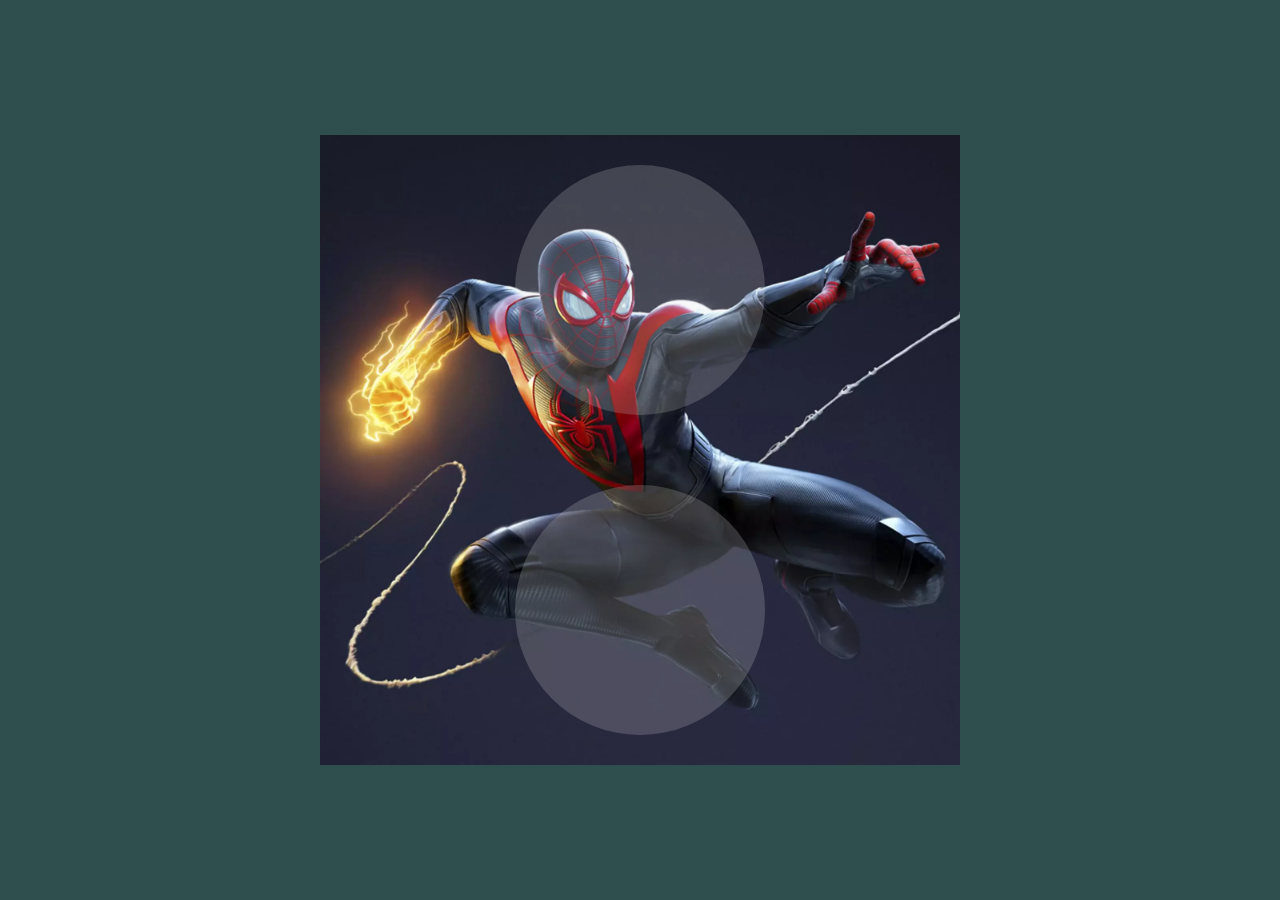
==== index.html @ 2ce8c3f8 "event listener added" ====
<!DOCTYPE html>
<html lang="en">
<head>
    <meta charset="UTF-8">
    <meta http-equiv="X-UA-Compatible" content="IE=edge">
    <meta name="viewport" content="width=device-width, initial-scale=1.0">
    <title>Document</title>
    <link rel="stylesheet" href="https://cdnjs.cloudflare.com/ajax/libs/font-awesome/6.3.0/css/all.min.css" integrity="sha512-SzlrxWUlpfuzQ+pcUCosxcglQRNAq/DZjVsC0lE40xsADsfeQoEypE+enwcOiGjk/bSuGGKHEyjSoQ1zVisanQ==" crossorigin="anonymous" referrerpolicy="no-referrer" />
    <link rel="stylesheet" href="css/style.css">
</head>
<body>
    <div class="container">
        <div class="wrap">
            <div class="list_img">
                
            </div>

            <div class="down_button bg">
                <i class="icon_down fa-solid fa-arrow-down"></i>
            </div>
            <div class="up_button bg">
                <i class="icon_up fa-solid fa-arrow-up"></i>
            </div>
        </div>
        
        
        
    </div>
    <script type="text/javascript" src="js/main.js"></script>
</body>
</html>
---- css/style.css ----
* {
    margin: 0;
    padding: 0;
    box-sizing: border-box;
}

body {
    background-color: darkslategray;
}

.container {
    width: 50%;
    height: 70vh;
    margin: 15vh auto;
    background-color: black;
}

.wrap {
    height: 100%;
    width: 100%;
    position: relative;  
}
.image {
    height: 100%;
    width: 100%;
}
.list_img{
    height: 100%;
    width: 100%;
}

.photo {
    width: 100%;
    object-fit: cover;
    height: 100%;
}

.d_none {
    display: none;
}

.image.d_block {
    display: block;
}

.down_button {
    bottom: 30px;
    text-align: center;
}

.up_button {
    
    top: 30px;
    text-align: center;
   
}

.bg {
    position: absolute;
    font-size: 10rem;
    left: 50%;
    transform: translate(-50%);
    background-color: rgba(225, 225, 225, 0.2);
    border-radius: 50%;
    width: 250px;
    height: 250px;
    cursor: pointer;
}

.icon_up {
    padding-top: 40px;
}

.icon_down {
    padding-top: 40px;
}
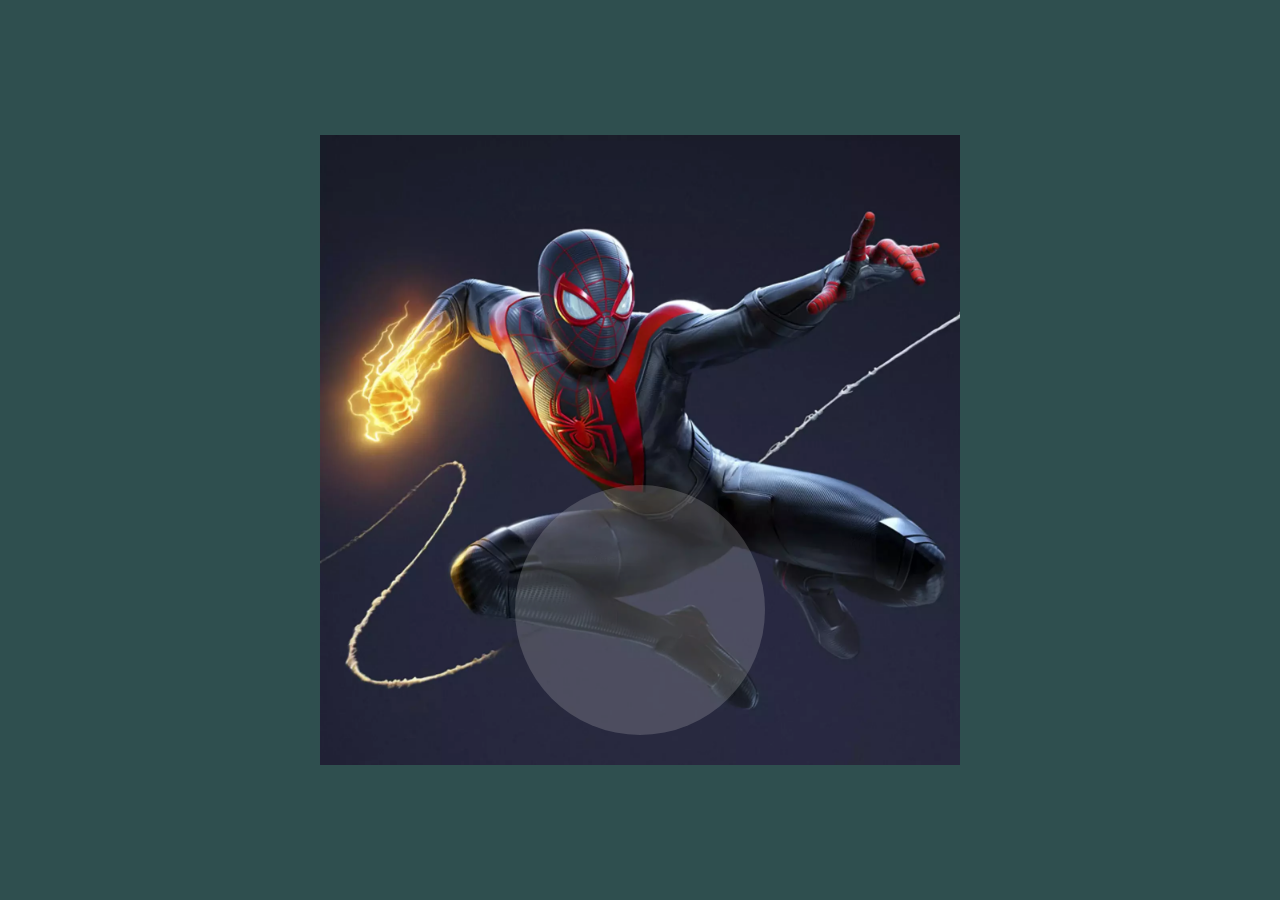
==== commit 37100fa2: "event listener removed" ====
--- a/index.html
+++ b/index.html
@@ -15,10 +15,10 @@
                 
             </div>
 
-            <div class="down_button bg">
+            <div id="downBt" class="down_button bg">
                 <i class="icon_down fa-solid fa-arrow-down"></i>
             </div>
-            <div class="up_button bg">
+            <div id="upBt" class="cover up_button bg">
                 <i class="icon_up fa-solid fa-arrow-up"></i>
             </div>
         </div>
--- a/css/style.css
+++ b/css/style.css
@@ -73,4 +73,12 @@
 
 .icon_down {
     padding-top: 40px;
+}
+
+#downBt.cover {
+    display: none;
+}
+
+#upBt.cover {
+    display: none;
 }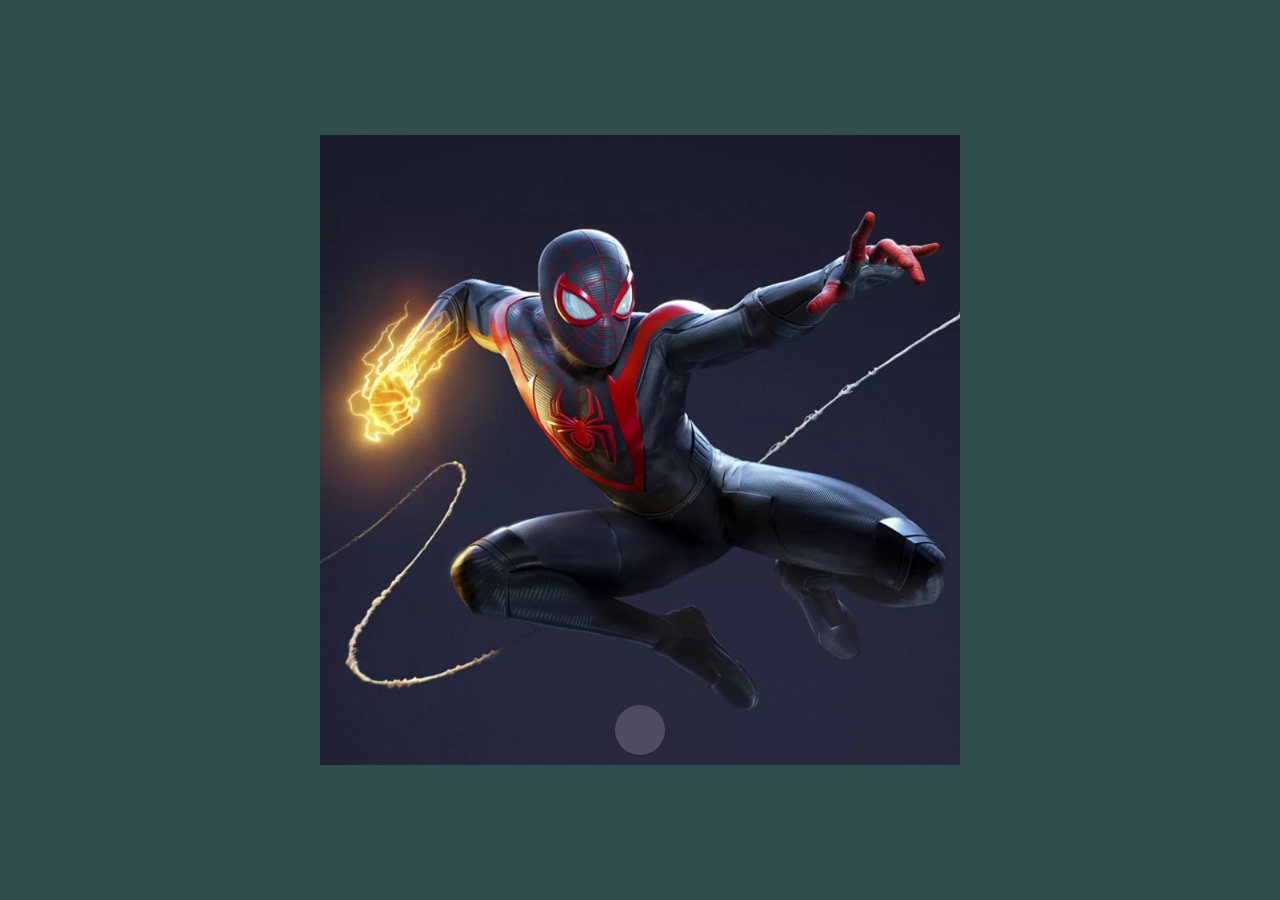
==== commit 55b636c6: "titles + bugs" ====
--- a/index.html
+++ b/index.html
@@ -4,7 +4,7 @@
     <meta charset="UTF-8">
     <meta http-equiv="X-UA-Compatible" content="IE=edge">
     <meta name="viewport" content="width=device-width, initial-scale=1.0">
-    <title>Document</title>
+    <title>Portrait</title>
     <link rel="stylesheet" href="https://cdnjs.cloudflare.com/ajax/libs/font-awesome/6.3.0/css/all.min.css" integrity="sha512-SzlrxWUlpfuzQ+pcUCosxcglQRNAq/DZjVsC0lE40xsADsfeQoEypE+enwcOiGjk/bSuGGKHEyjSoQ1zVisanQ==" crossorigin="anonymous" referrerpolicy="no-referrer" />
     <link rel="stylesheet" href="css/style.css">
 </head>
--- a/css/style.css
+++ b/css/style.css
@@ -44,35 +44,35 @@
 }
 
 .down_button {
-    bottom: 30px;
+    bottom: 10px;
     text-align: center;
 }
 
 .up_button {
     
-    top: 30px;
+    top: 10px;
     text-align: center;
    
 }
 
 .bg {
     position: absolute;
-    font-size: 10rem;
+    font-size: 2rem;
     left: 50%;
     transform: translate(-50%);
     background-color: rgba(225, 225, 225, 0.2);
     border-radius: 50%;
-    width: 250px;
-    height: 250px;
+    width: 50px;
+    height: 50px;
     cursor: pointer;
 }
 
 .icon_up {
-    padding-top: 40px;
+    padding-top: 8px;
 }
 
 .icon_down {
-    padding-top: 40px;
+    padding-top: 8px;
 }
 
 #downBt.cover {
